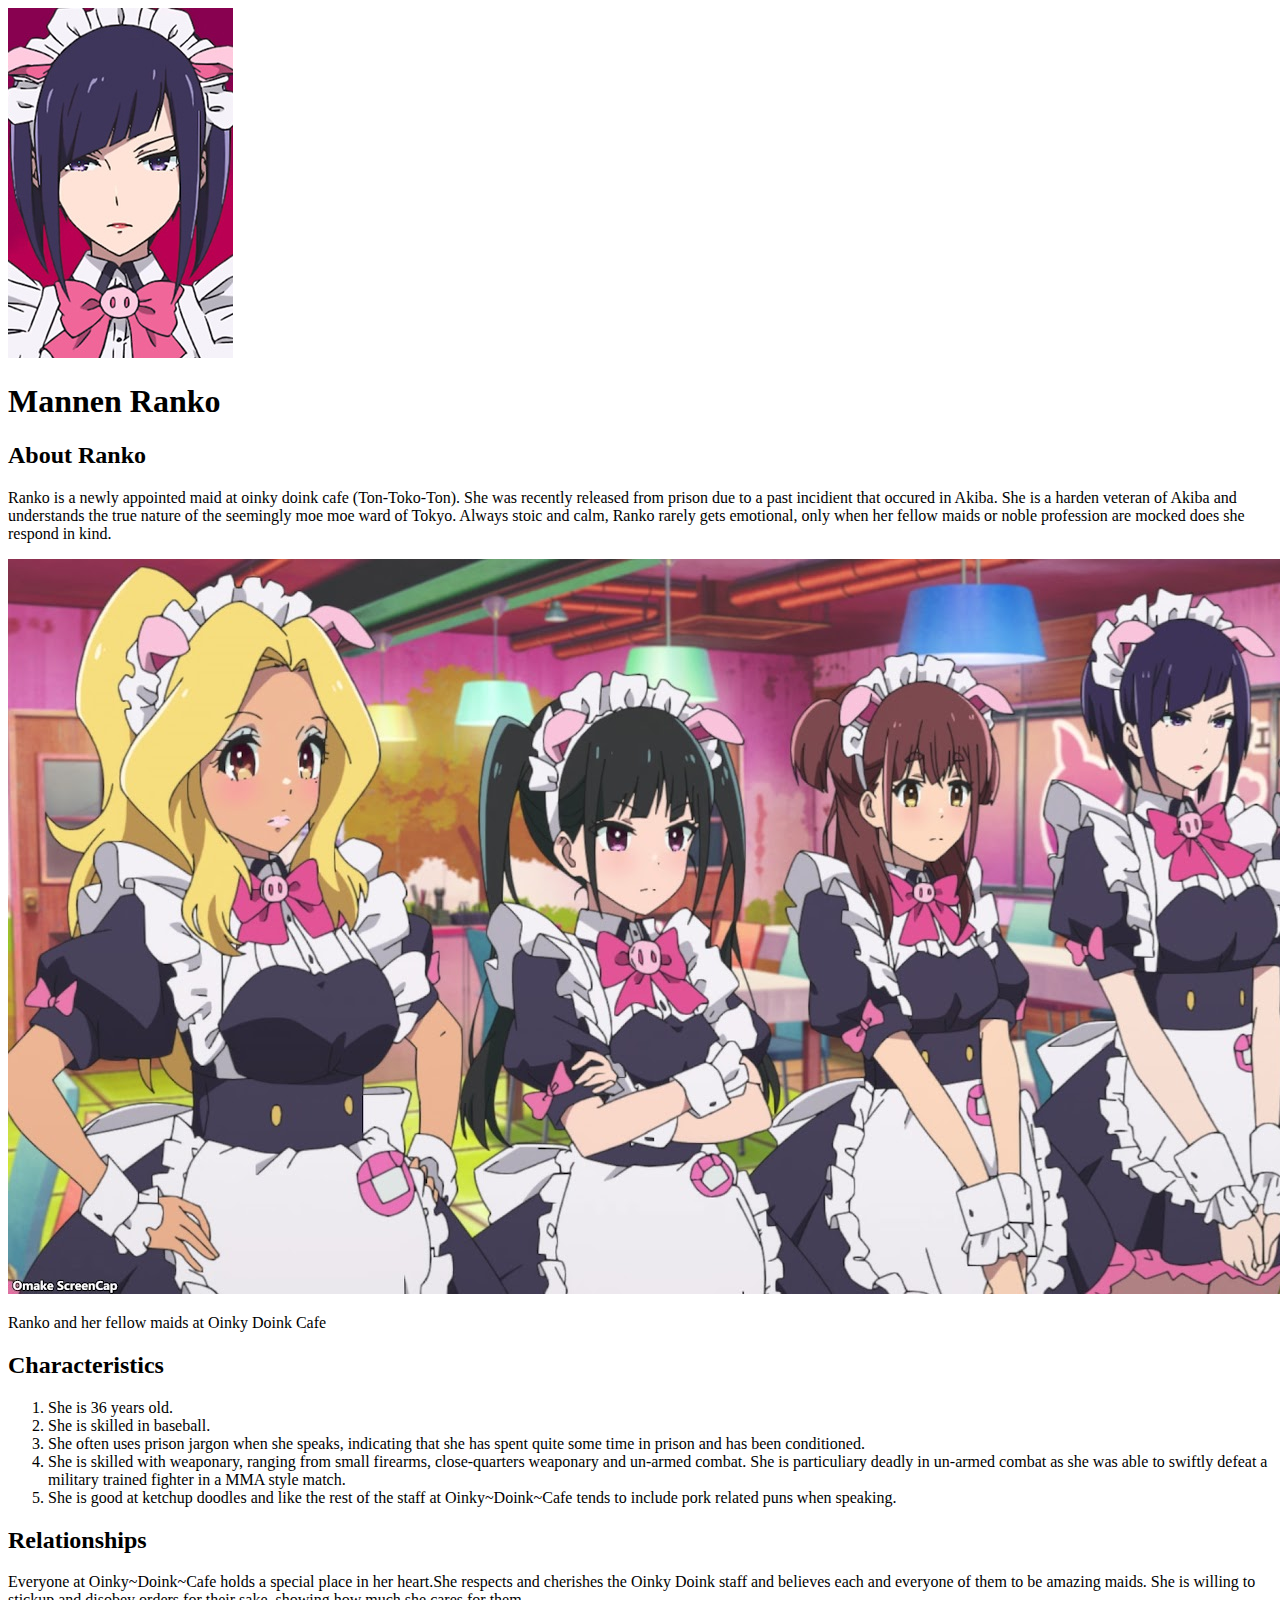
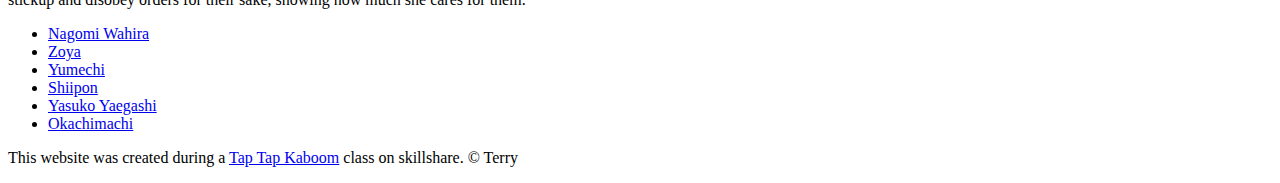
==== index.html @ 59f7c9ba "Added our characters index.html file and a few images" ====
<!DOCTYPE html>
<html>
<head>
    <title>Akiba Maid War</title>
    <link rel="icon" href="img/ranko_image_50.jpg">
</head>
<body>
    <!-- header element -->
    <header>
        <img src="img/ranko_image.jpg" >
        <h1> Mannen Ranko</h1>
    </header>

    <!-- main element -->
    <main>
        <h2>About Ranko</h2>
        <p>Ranko is a newly appointed maid at oinky doink cafe (Ton-Toko-Ton). She was recently released from prison due to a past incidient that occured in Akiba.
            She is a harden veteran of Akiba and understands the true nature of the seemingly moe moe ward of Tokyo. Always stoic and calm, Ranko rarely gets emotional, only when
            her fellow maids or noble profession are mocked does she respond in kind.</p>
        <img src="img/Oinky_Doink_staff.jpg">
        <p> Ranko and her fellow maids at Oinky Doink Cafe</p>

        <!-- Characteristics -->
        <h2>Characteristics</h2>
        <ol>
            <li>She is 36 years old.</li>
            <li>She is skilled in baseball.</li>
            <li>She often uses prison jargon when she speaks, indicating that she has spent quite some time in prison and has been conditioned.</li>
            <li>She is skilled with weaponary, ranging from small firearms, close-quarters weaponary and un-armed combat. She is particuliary deadly in un-armed combat
                as she was able to swiftly defeat a military trained fighter in a MMA style match.</li>
            <li>She is good at ketchup doodles and like the rest of the staff at Oinky~Doink~Cafe tends to include pork related puns when speaking.</li>
        </ol>

        <!-- Relationships -->
        <h2>Relationships</h2>
        <p> Everyone at Oinky~Doink~Cafe holds a special place in her heart.She respects and cherishes the Oinky Doink staff and believes each and everyone of them to be 
            amazing maids. She is willing to stickup and disobey orders for their sake, showing how much she cares for them.</p>
        <ul>
            <li><a target="_blank" href="https://akibamaidwar.fandom.com/wiki/Nagomi_Wahira">Nagomi Wahira</a></li>
            <li><a target="_blank" href="https://akibamaidwar.fandom.com/wiki/Zoya">Zoya</a></li>
            <li><a target="_blank" href="https://akibamaidwar.fandom.com/wiki/Yumechi">Yumechi</a></li>
            <li><a target="_blank" href="https://akibamaidwar.fandom.com/wiki/Shiipon">Shiipon</a></li>
            <li><a target="_blank" href="https://akibamaidwar.fandom.com/wiki/Yasuko Yaegashi">Yasuko Yaegashi</a></li>
            <li><a target="_blank" href="https://akibamaidwar.fandom.com/wiki/Okachimachi">Okachimachi</a></li>
        </ul>

        

    </main>


    <footer>
        <p>This website was created during a <a href="https//taptapkaboom.com">Tap Tap Kaboom</a> class on skillshare.
            &copy; Terry</p>
    </footer>

</body>
</html>
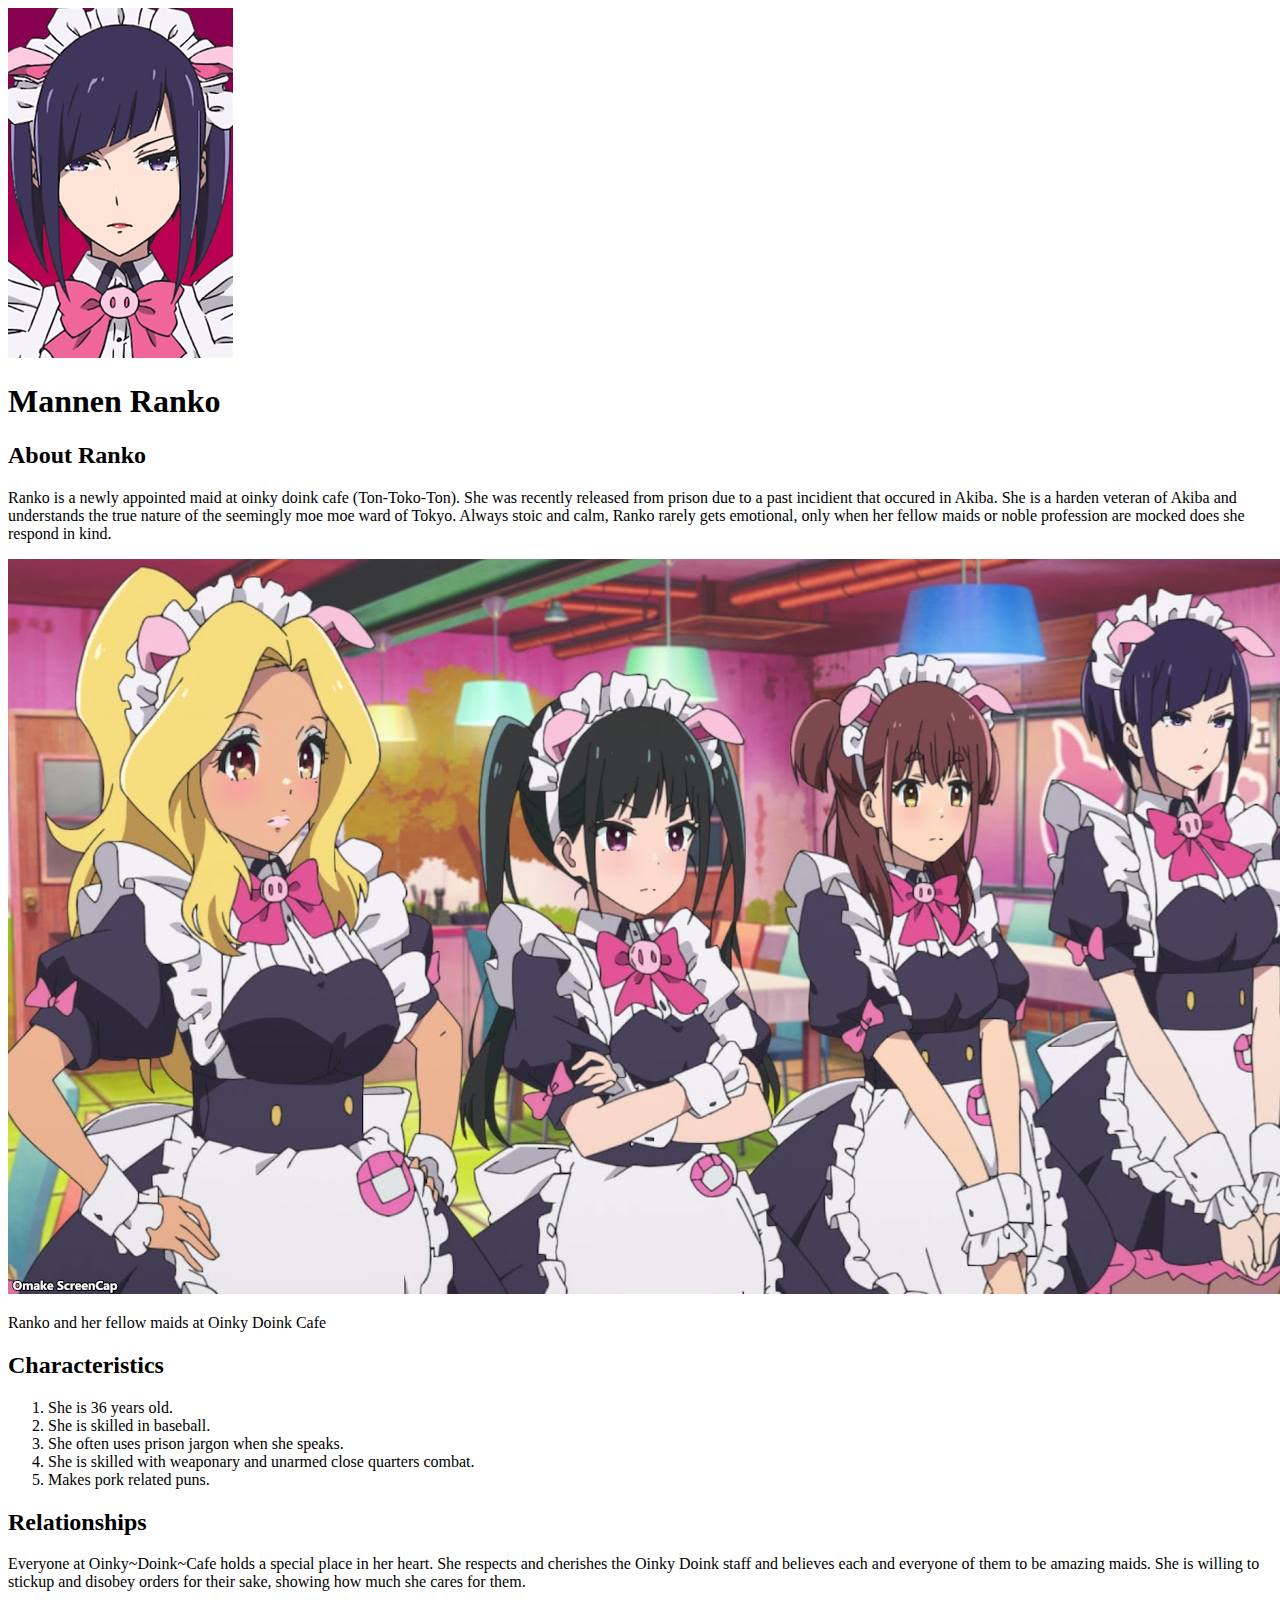
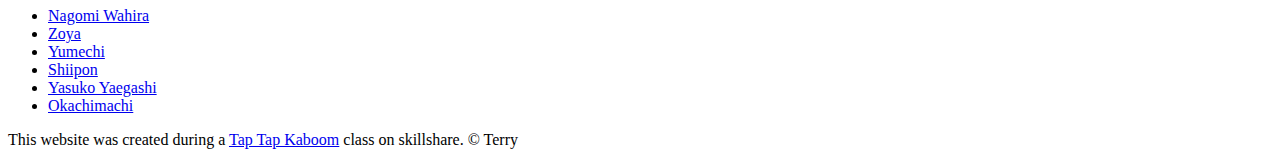
==== commit 8392b90e: "Wrote the CSS and html for our anime character page" ====
--- a/index.html
+++ b/index.html
@@ -1,6 +1,8 @@
 <!DOCTYPE html>
 <html>
 <head>
+    <link href="https://fonts.googleapis.com/css2?family=Montserrat&display=swap" rel="stylesheet">
+    <link rel="stylesheet" type="text/css" href="css/ranko.css">
     <title>Akiba Maid War</title>
     <link rel="icon" href="img/ranko_image_50.jpg">
 </head>
@@ -18,22 +20,21 @@
             She is a harden veteran of Akiba and understands the true nature of the seemingly moe moe ward of Tokyo. Always stoic and calm, Ranko rarely gets emotional, only when
             her fellow maids or noble profession are mocked does she respond in kind.</p>
         <img src="img/Oinky_Doink_staff.jpg">
-        <p> Ranko and her fellow maids at Oinky Doink Cafe</p>
+        <p class="caption"> Ranko and her fellow maids at Oinky Doink Cafe</p>
 
         <!-- Characteristics -->
         <h2>Characteristics</h2>
         <ol>
             <li>She is 36 years old.</li>
             <li>She is skilled in baseball.</li>
-            <li>She often uses prison jargon when she speaks, indicating that she has spent quite some time in prison and has been conditioned.</li>
-            <li>She is skilled with weaponary, ranging from small firearms, close-quarters weaponary and un-armed combat. She is particuliary deadly in un-armed combat
-                as she was able to swiftly defeat a military trained fighter in a MMA style match.</li>
-            <li>She is good at ketchup doodles and like the rest of the staff at Oinky~Doink~Cafe tends to include pork related puns when speaking.</li>
+            <li>She often uses prison jargon when she speaks.</li>
+            <li>She is skilled with weaponary and unarmed close quarters combat.</li>
+            <li>Makes pork related puns.</li>
         </ol>
 
         <!-- Relationships -->
         <h2>Relationships</h2>
-        <p> Everyone at Oinky~Doink~Cafe holds a special place in her heart.She respects and cherishes the Oinky Doink staff and believes each and everyone of them to be 
+        <p> Everyone at Oinky~Doink~Cafe holds a special place in her heart. She respects and cherishes the Oinky Doink staff and believes each and everyone of them to be 
             amazing maids. She is willing to stickup and disobey orders for their sake, showing how much she cares for them.</p>
         <ul>
             <li><a target="_blank" href="https://akibamaidwar.fandom.com/wiki/Nagomi_Wahira">Nagomi Wahira</a></li>
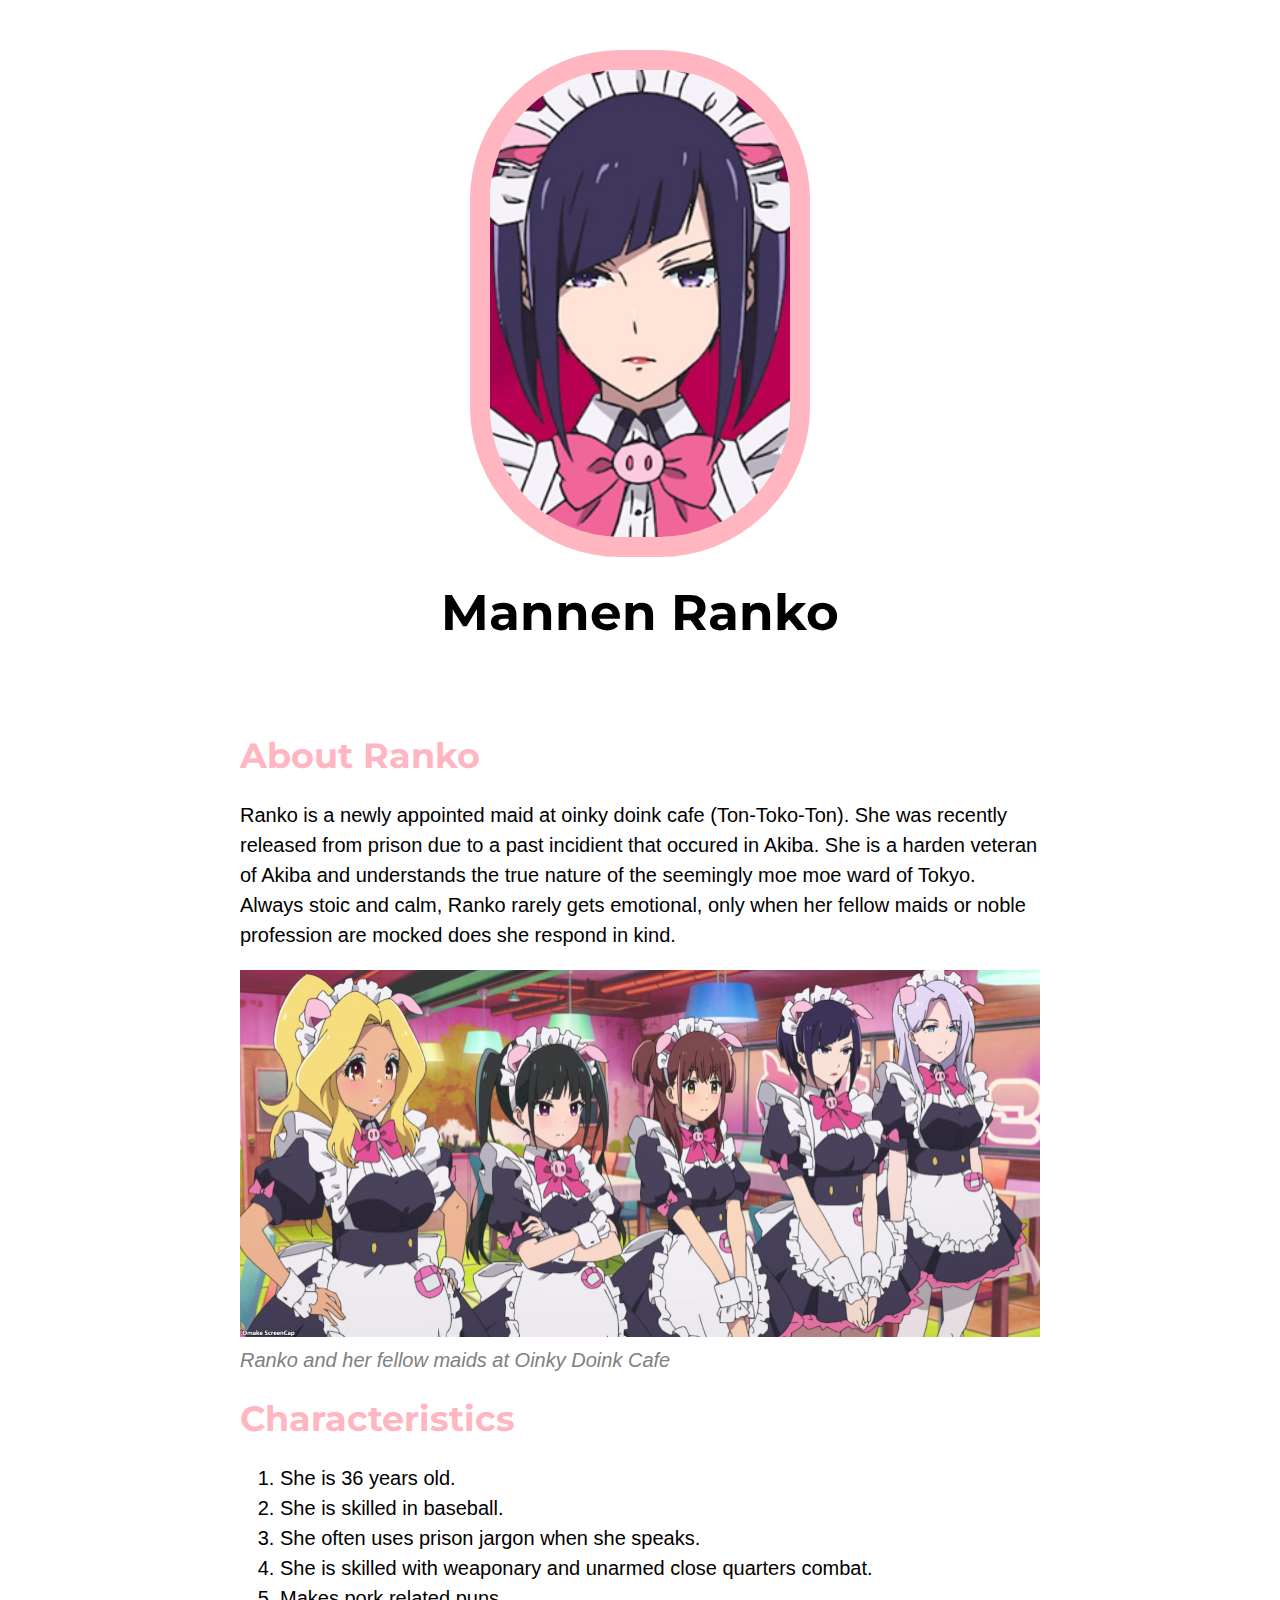
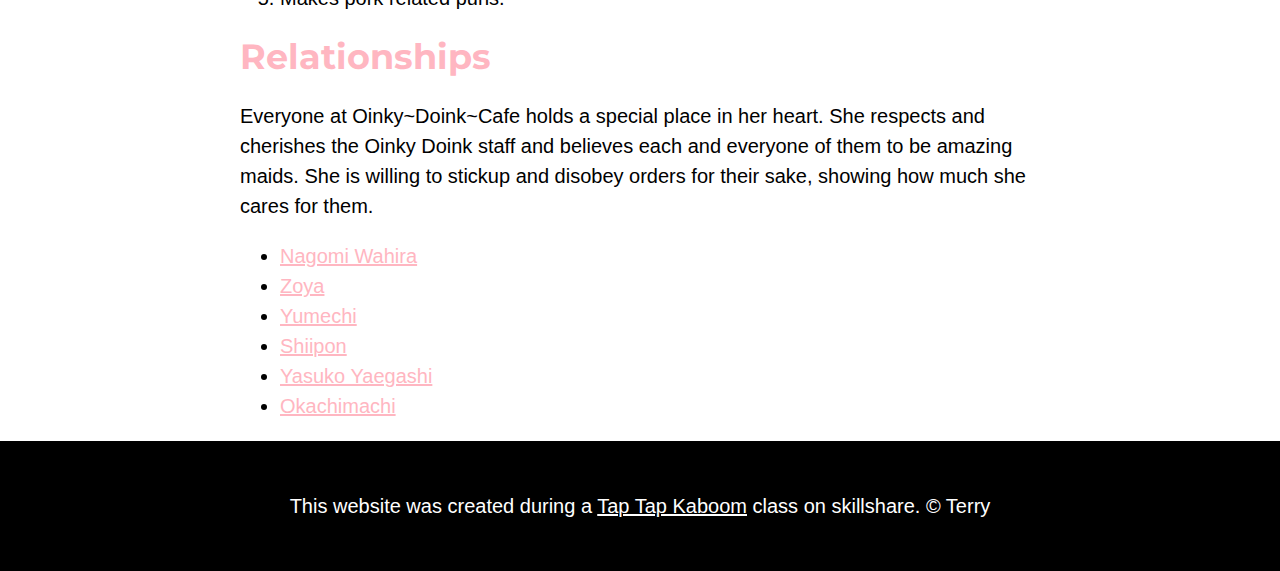
==== commit b43e8809: "Update index.html" ====
--- a/index.html
+++ b/index.html
@@ -1,10 +1,10 @@
 <!DOCTYPE html>
 <html>
 <head>
-    <link href="https://fonts.googleapis.com/css2?family=Montserrat&display=swap" rel="stylesheet">
-    <link rel="stylesheet" type="text/css" href="css/ranko.css">
     <title>Akiba Maid War</title>
     <link rel="icon" href="img/ranko_image_50.jpg">
+    <link href="https://fonts.googleapis.com/css2?family=Montserrat&display=swap" rel="stylesheet">
+    <link rel="stylesheet" type="text/css" href="CSS/ranko.css">
 </head>
 <body>
     <!-- header element -->
--- a/CSS/ranko.css
+++ b/CSS/ranko.css
@@ -0,0 +1,79 @@
+body{
+    margin: 0;
+    font-family:  Helvetical,Arial, sans-serif;
+    font-size: 20px;
+    line-height: 30px;
+}
+
+header{
+    color: white;
+    text-align: center;
+    padding-top: 50px;
+    padding-bottom:  50px;
+}
+
+h1,h2 {
+    font-family: 'Montserrat', sans-serif;
+}
+
+header h1{
+    color: black;
+    font-size: 50px;
+}
+
+header img{
+    border-radius: 150px;
+    width: 300px;
+    border: 20px solid lightpink;
+}
+
+main{
+    max-width: 800px;
+    margin: 0 auto;
+    padding: 0 20px;
+}
+
+main img{
+    max-width: 100%;
+}
+
+h2{
+    font-size: 35px;
+    color: lightpink;
+    margin: 40px, 0 10px;
+}
+
+a{
+    color: lightpink;
+}
+
+a:hover{
+color: white;
+     background-color: darksalmon;
+}
+
+footer{
+    text-align: center;
+    background-color: black;
+    color: white;
+    padding: 50px;
+}
+
+footer p{
+    margin: 0;
+}
+
+footer a{
+    color: white;
+}
+
+footer a:hover{
+    opacity: .5;
+    background-color: transparent;
+}
+
+p.caption{
+    color: gray;
+    font-style: italic;
+    margin-top: 0;
+}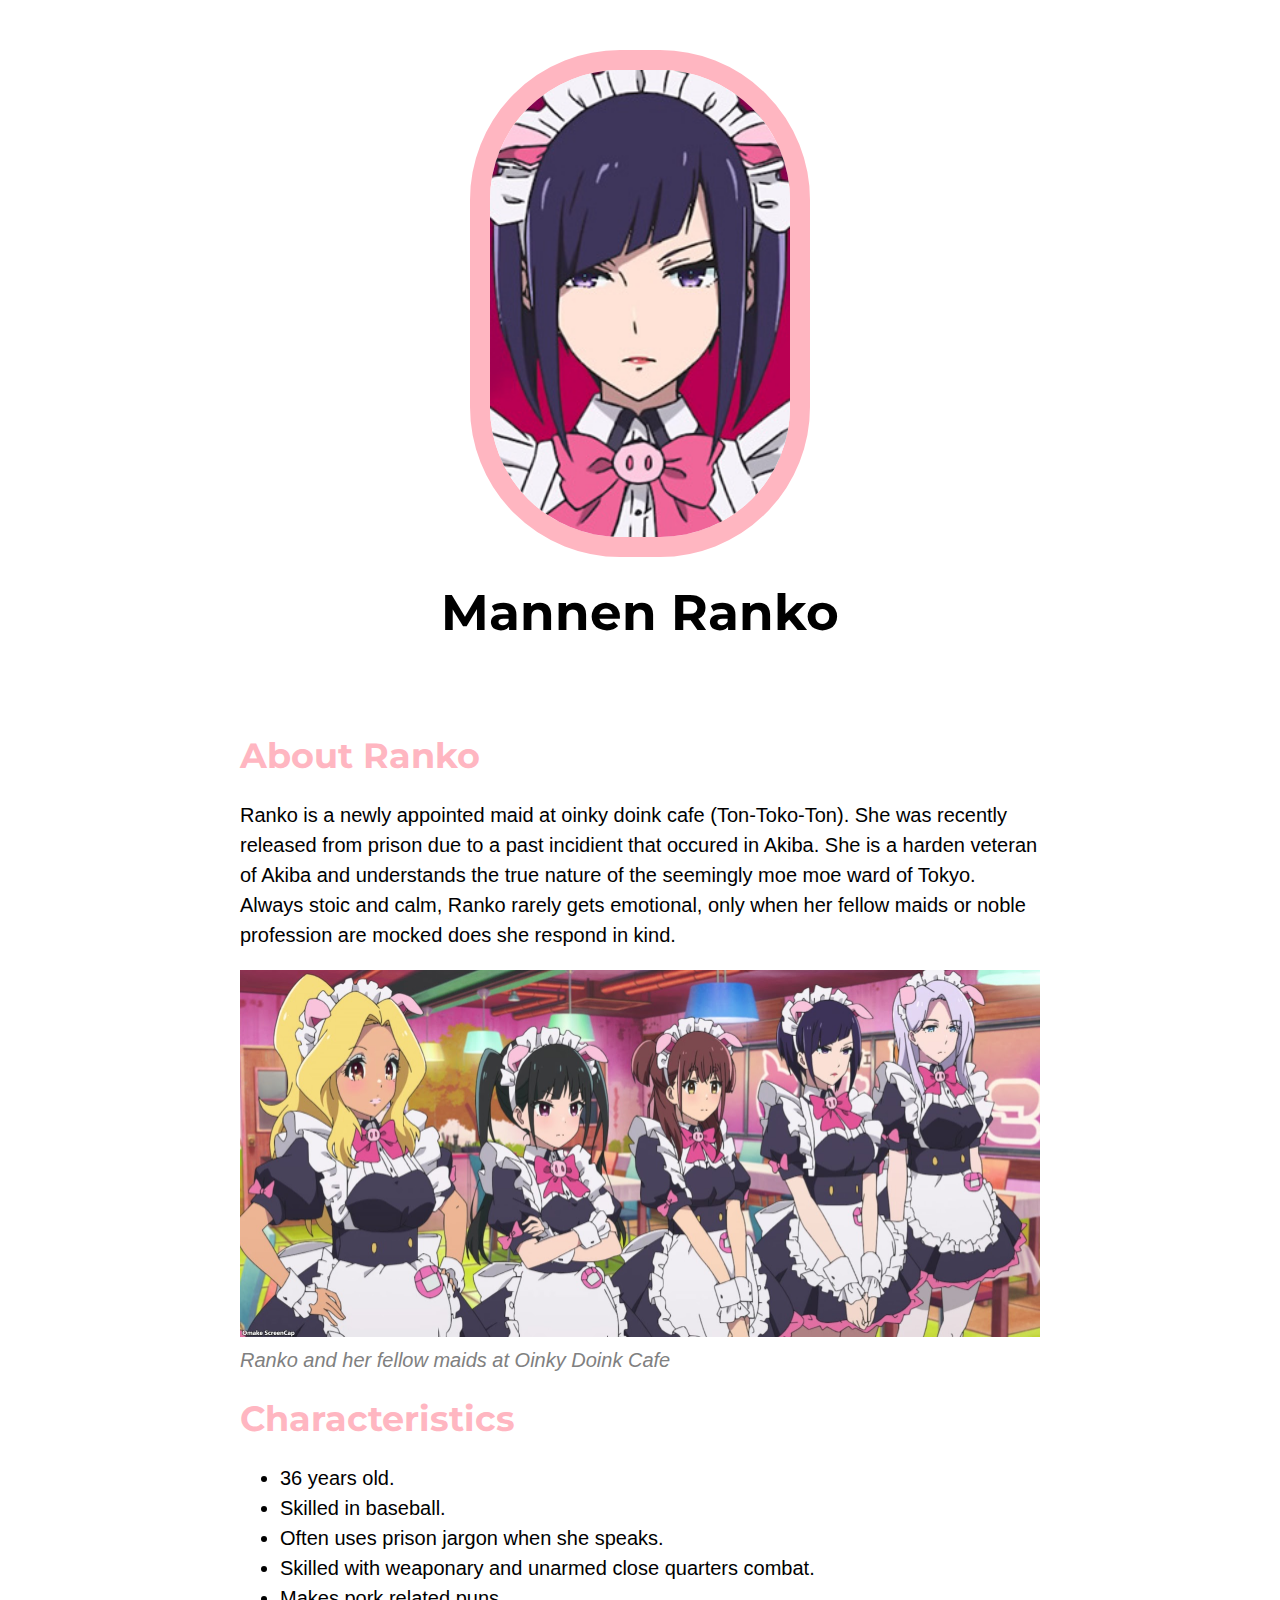
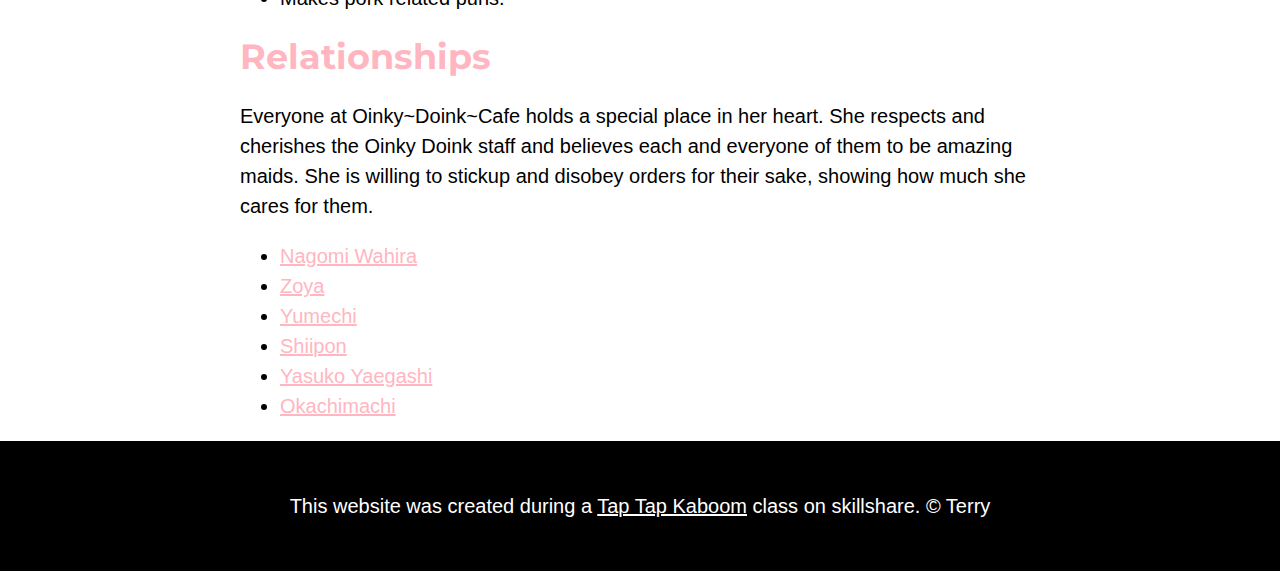
==== commit 782b4cda: "Update index.html" ====
--- a/index.html
+++ b/index.html
@@ -24,13 +24,13 @@
 
         <!-- Characteristics -->
         <h2>Characteristics</h2>
-        <ol>
-            <li>She is 36 years old.</li>
-            <li>She is skilled in baseball.</li>
-            <li>She often uses prison jargon when she speaks.</li>
-            <li>She is skilled with weaponary and unarmed close quarters combat.</li>
+        <ul>
+            <li>36 years old.</li>
+            <li>Skilled in baseball.</li>
+            <li>Often uses prison jargon when she speaks.</li>
+            <li>Skilled with weaponary and unarmed close quarters combat.</li>
             <li>Makes pork related puns.</li>
-        </ol>
+        </ul>
 
         <!-- Relationships -->
         <h2>Relationships</h2>
